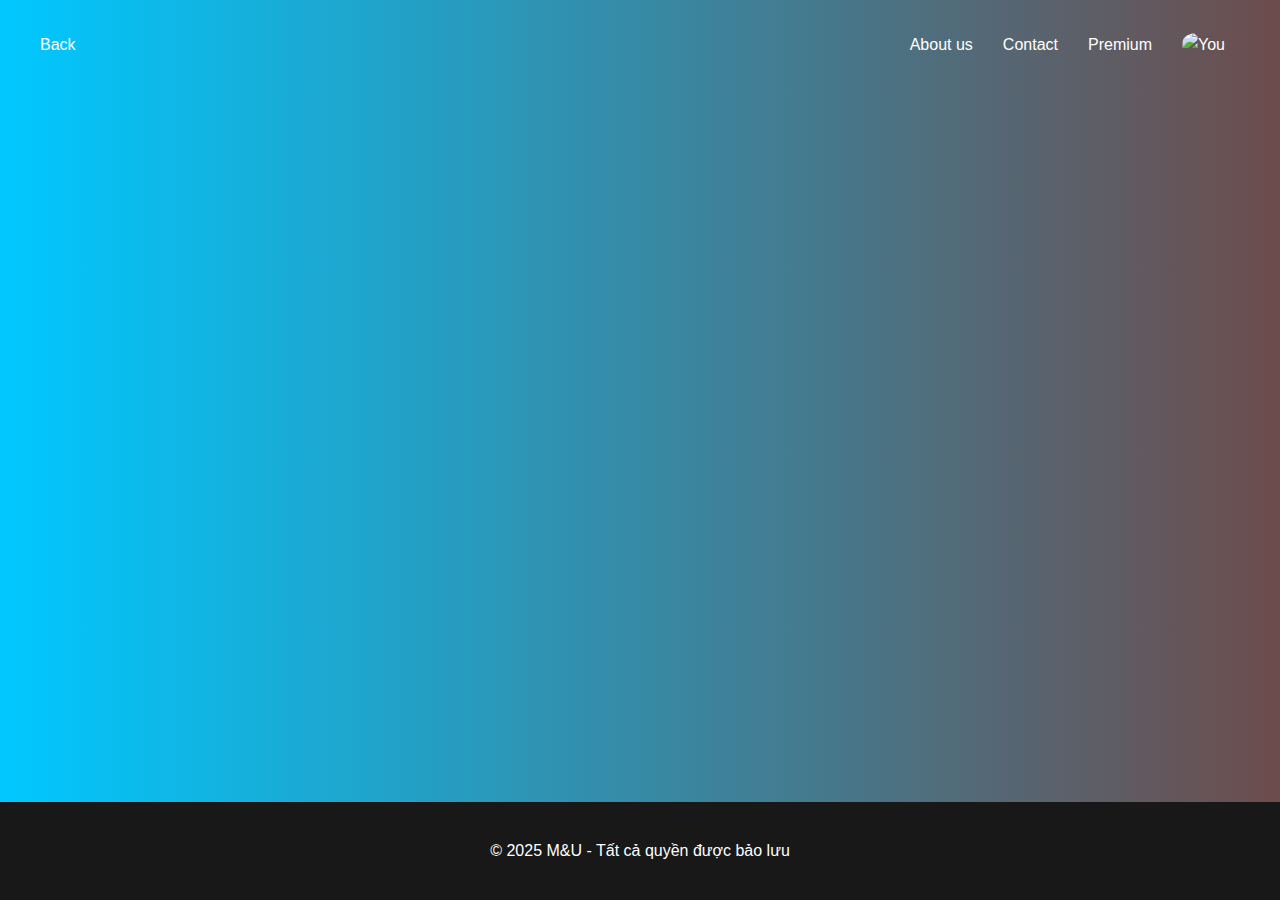
==== albums.html @ 581f10a0 "Add files via upload" ====
<!DOCTYPE html>
<html>
    <head>
        <meta charset="UTF-8">
        <link rel="stylesheet" href="albums.css">
        <title>M&U</title>
    </head>

    <body>
        <header class="header">
           <div class="container">
                <div class="back">
                    <a href="home.html">Back</a>
                </div>
                <nav class="nav">
                    <ul>
                        <li><a href="aboutus.html">About us</a></li>
                        <li><a href="contact.html">Contact</a></li>
                        <li><a href="premium.html">Premium</a></li>
                        <li><div class="icon">
                            <a href="profile.html"><img src="img/anhTam.jpg" alt="You"></a>
                        </div></li>
                    </ul>
                </nav>
           </div>

           <div class="intro"></div>
        </header>

        <main>
            <section>

            </section>
        </main>

        <footer>
            <p>© 2025 M&U - Tất cả quyền được bảo lưu</p>
        </footer>
    </body>
</html>
---- albums.css ----
/*body*/
body{
    font-family: Arial, Helvetica, sans-serif;
    line-height: 1.6;
    margin: 0;
    padding: 0;
    background: linear-gradient(to right, rgb(0, 200, 255), rgb(109, 76, 76));
}

/*header*/
.header {
    color: #fff;
    padding: 1rem 0;
}

.header .container {
    display: flex;
    justify-content: space-between;
    align-items: center;
    max-width: 1200px;
    margin: 0 auto;
    padding: 0 15px;
}

.back a{
    text-decoration: none;
    color: #fff;
}

.back a:hover{
    color: rgb(109, 76, 76);
}

.nav ul {
    list-style: none;
    display: flex;
}

.nav ul li {
    margin: 0 15px;
}

.nav ul li a {
    color: #fff;
    text-decoration: none;
}

.nav ul li a:hover {
    color: rgb(0, 200, 255);
}

.icon img{
    width: 50px; /* Chiều rộng của hình ảnh */
    height: 50px;
    border-radius: 45%;
}



/*footer*/
footer {
    background-color: #181818;
    color: white;
    text-align: center;
    padding: 20px 0;
    position: fixed;
    width: 100%;
    bottom: 0;
}
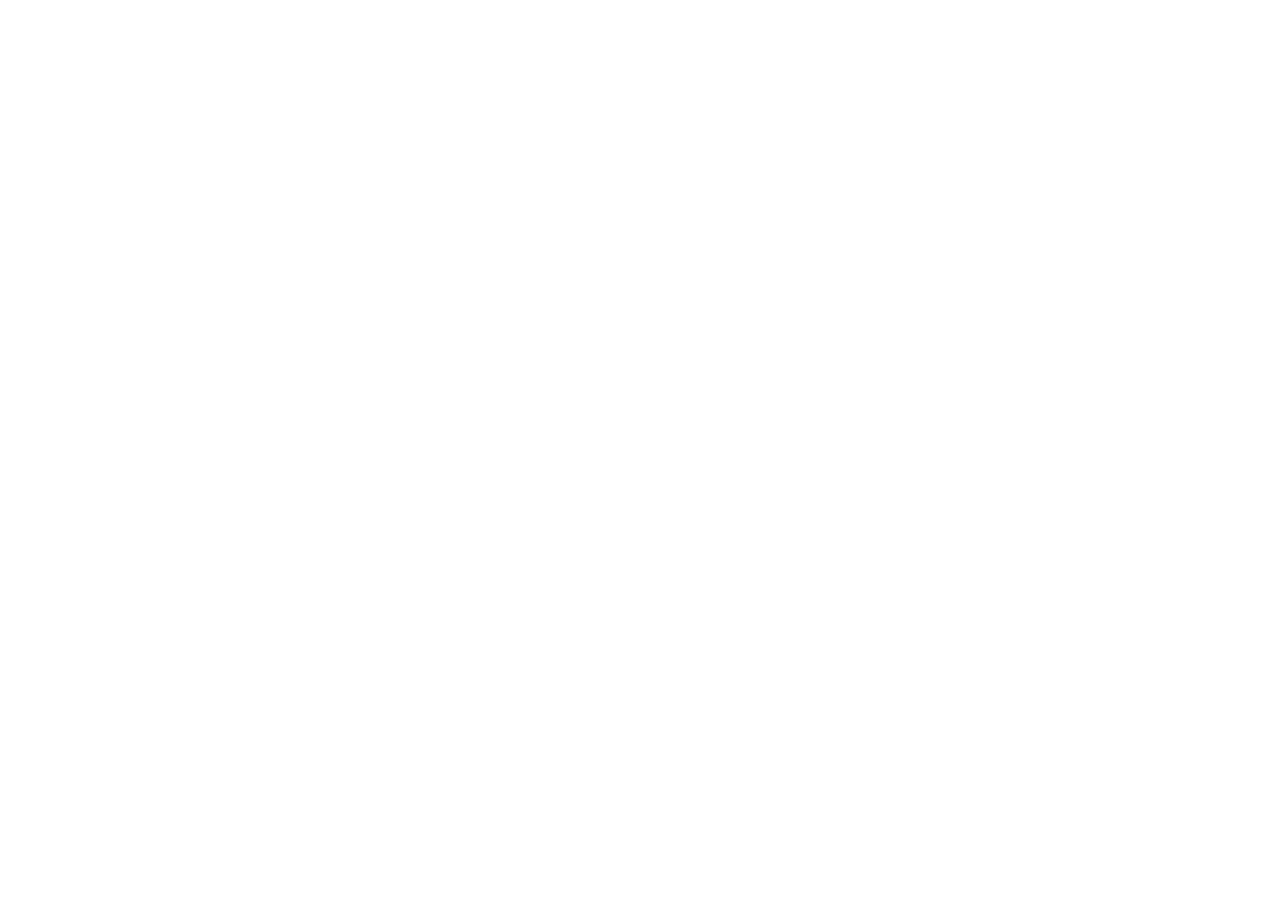
==== commit f0e01ce7: "Add files via upload" ====
--- a/albums.html
+++ b/albums.html
@@ -1,40 +1,17 @@
 <!DOCTYPE html>
 <html>
-    <head>
-        <meta charset="UTF-8">
-        <link rel="stylesheet" href="albums.css">
-        <title>M&U</title>
-    </head>
-
+    <style> body{
+        font-family: Arial, Helvetica, sans-serif;
+        line-height: 1.6;
+        margin: 0;
+        padding: 0;
+        background: linear-gradient(to right, rgb(0, 200, 255), rgb(109, 76, 76));
+                } 
+    </style>
     <body>
-        <header class="header">
-           <div class="container">
-                <div class="back">
-                    <a href="home.html">Back</a>
-                </div>
-                <nav class="nav">
-                    <ul>
-                        <li><a href="aboutus.html">About us</a></li>
-                        <li><a href="contact.html">Contact</a></li>
-                        <li><a href="premium.html">Premium</a></li>
-                        <li><div class="icon">
-                            <a href="profile.html"><img src="img/anhTam.jpg" alt="You"></a>
-                        </div></li>
-                    </ul>
-                </nav>
-           </div>
-
-           <div class="intro"></div>
-        </header>
-
         <main>
             <section>
-
             </section>
         </main>
-
-        <footer>
-            <p>© 2025 M&U - Tất cả quyền được bảo lưu</p>
-        </footer>
     </body>
 </html>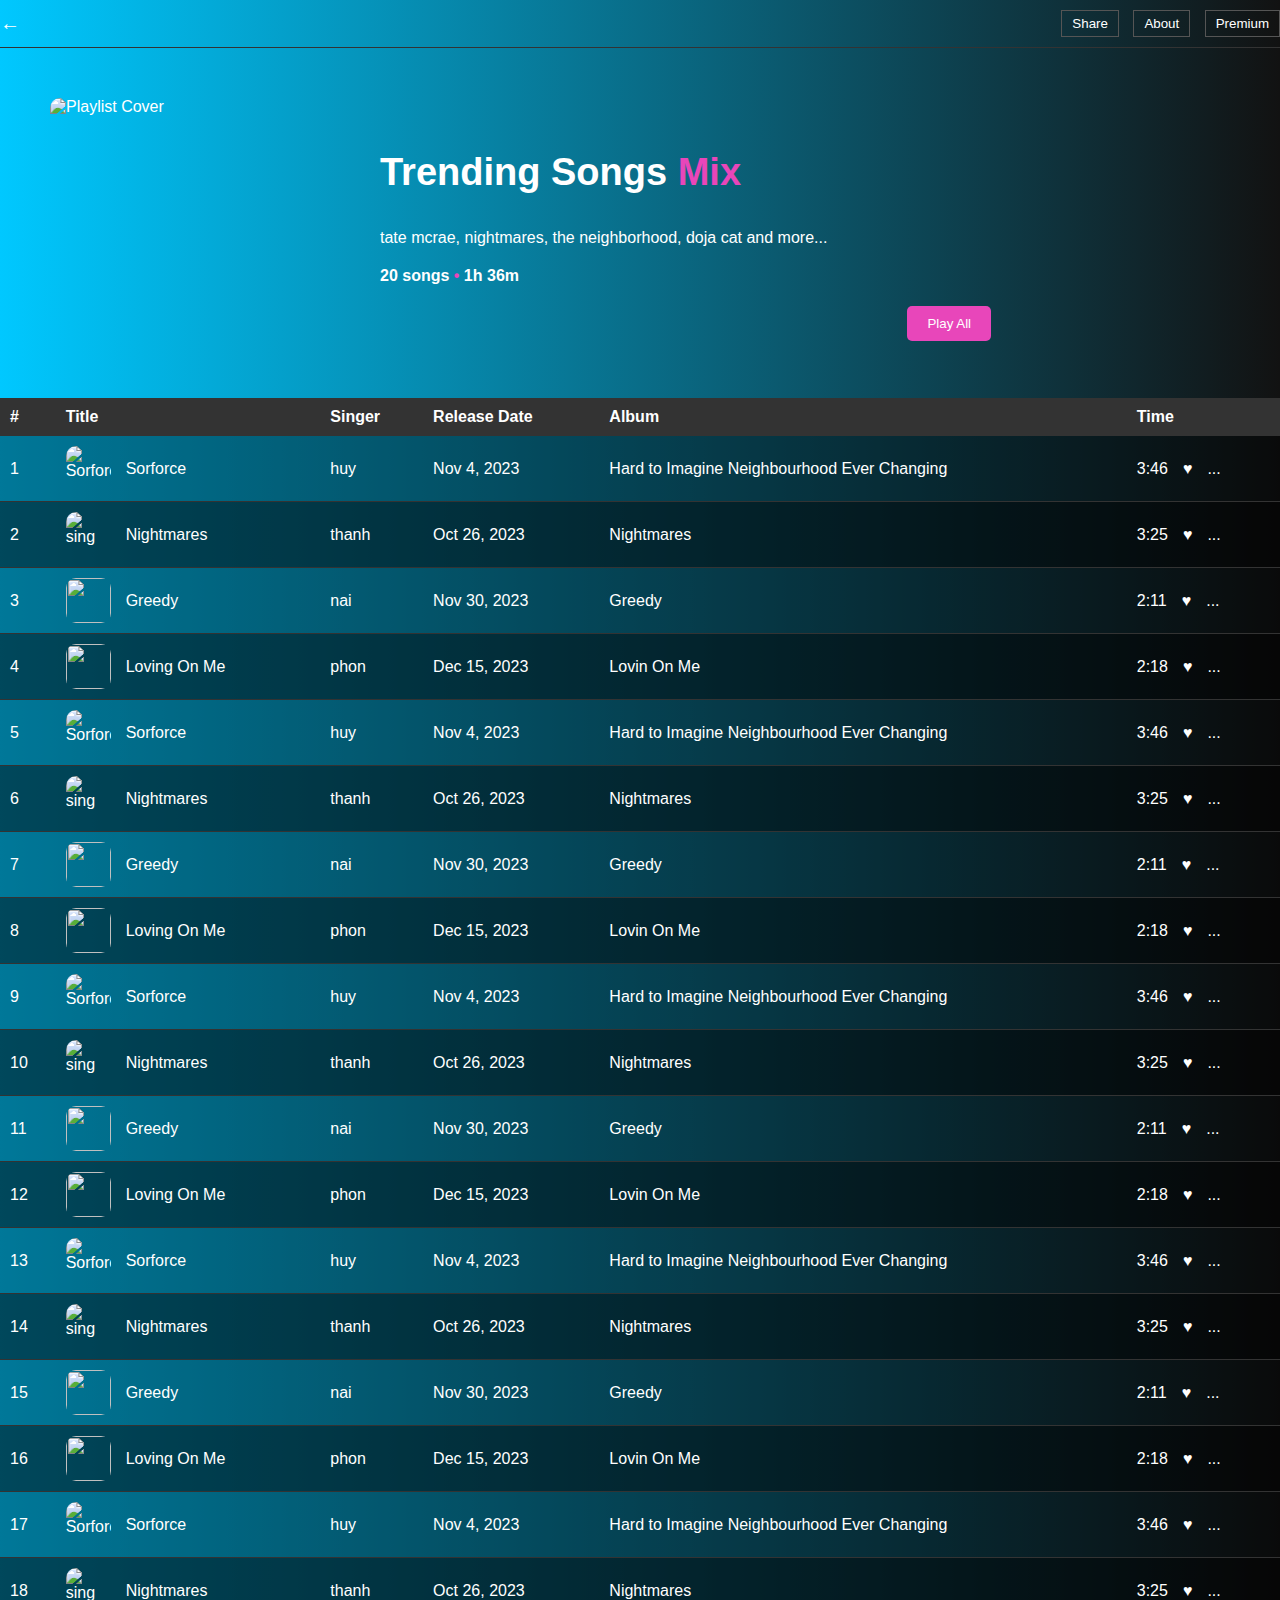
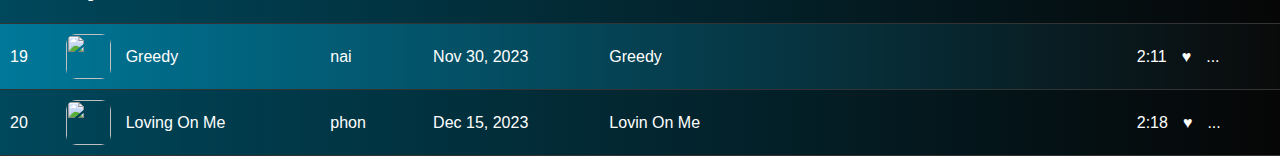
==== commit 4f0e3226: "Add files via upload" ====
--- a/albums.html
+++ b/albums.html
@@ -1,17 +1,211 @@
 <!DOCTYPE html>
-<html>
-    <style> body{
-        font-family: Arial, Helvetica, sans-serif;
-        line-height: 1.6;
-        margin: 0;
-        padding: 0;
-        background: linear-gradient(to right, rgb(0, 200, 255), rgb(109, 76, 76));
-                } 
-    </style>
-    <body>
-        <main>
-            <section>
-            </section>
-        </main>
-    </body>
-</html>+<html lang="en">
+<head>
+    <meta charset="UTF-8">
+    <meta name="viewport" content="width=device-width, initial-scale=1.0">
+    <title>Trending Songs Mix</title>
+    <link rel="stylesheet" href="albums.css">
+</head>
+<body>
+    <div class="container">
+        <!-- Header Section -->
+        <header>
+            <div class="back-button">←</div>
+            <div class="header-right">
+                <button>Share</button>
+                <button>About</button>
+                <button>Premium</button>
+            </div>
+        </header>
+
+        <!-- Playlist Information -->
+        <div class="playlist-info">
+            <img src="img/introducing.jpg" alt="Playlist Cover">
+            <div class="details">
+                <h1>Trending Songs <span class="highlight">Mix</span></h1>
+                <p>tate mcrae, nightmares, the neighborhood, doja cat and more...</p>
+                <p><strong>20 songs <span class="highlight">•</span> 1h 36m</strong></p>
+
+            </div>
+            <div class="playlist-info-right"><button class="play-all">Play All</button></div>
+        </div>
+
+        <!-- Songs Table -->
+        <table>
+            <thead>
+                <tr>
+                    <th>#</th>
+                    <th>Title</th>
+                    <th>Singer</th>
+                    <th>Release Date</th>
+                    <th>Album</th>
+                    <th>Time</th>
+                </tr>
+            </thead>
+            <tbody>
+                <tr>
+                    <td>1</td>
+                    <td><div><img src="img/introducing0.jpg" alt="Sorforce">Sorforce</div></td>
+                    <td>huy</td>
+                    <td>Nov 4, 2023</td>
+                    <td>Hard to Imagine Neighbourhood Ever Changing</td>
+                    <td><div><div>3:46</div><div>♥</div><div>...</div></div></td>                
+                </tr>
+                <tr>
+                    <td>2</td>
+                    <td><div><img src="img/introducing1.jpg" alt="sing">Nightmares</div></td>
+                    <td>thanh</td>
+                    <td>Oct 26, 2023</td>
+                    <td>Nightmares</td>
+                    <td><div><div>3:25</div><div>♥</div><div>...</div></div></td>
+                </tr>
+                <tr>
+                    <td>3</td>
+                    <td><div><img src="img/introducing2.jpg" alt="">Greedy</div></td>
+                    <td>nai</td>
+                    <td>Nov 30, 2023</td>
+                    <td>Greedy</td>
+                    <td><div><div>2:11</div><div>♥</div><div>...</div></div></td>
+                </tr>
+                <tr>
+                    <td>4</td>
+                    <td><div><img src="img/introducing3.jpg" alt="">Loving On Me</div></td>
+                    <td>phon</td>
+                    <td>Dec 15, 2023</td>
+                    <td>Lovin On Me</td>
+                    <td><div><div>2:18</div><div>♥</div><div>...</div></div></td>
+                </tr>
+                <tr>
+                    <td>5</td>
+                    <td><div><img src="img/introducing0.jpg" alt="Sorforce">Sorforce</div></td>
+                    <td>huy</td>
+                    <td>Nov 4, 2023</td>
+                    <td>Hard to Imagine Neighbourhood Ever Changing</td>
+                    <td><div><div>3:46</div><div>♥</div><div>...</div></div></td>                
+                </tr>
+                <tr>
+                    <td>6</td>
+                    <td><div><img src="img/introducing1.jpg" alt="sing">Nightmares</div></td>
+                    <td>thanh</td>
+                    <td>Oct 26, 2023</td>
+                    <td>Nightmares</td>
+                    <td><div><div>3:25</div><div>♥</div><div>...</div></div></td>
+                </tr>
+                <tr>
+                    <td>7</td>
+                    <td><div><img src="img/introducing2.jpg" alt="">Greedy</div></td>
+                    <td>nai</td>
+                    <td>Nov 30, 2023</td>
+                    <td>Greedy</td>
+                    <td><div><div>2:11</div><div>♥</div><div>...</div></div></td>
+                </tr>
+                <tr>
+                    <td>8</td>
+                    <td><div><img src="img/introducing3.jpg" alt="">Loving On Me</div></td>
+                    <td>phon</td>
+                    <td>Dec 15, 2023</td>
+                    <td>Lovin On Me</td>
+                    <td><div><div>2:18</div><div>♥</div><div>...</div></div></td>
+                </tr>
+                <tr>
+                    <td>9</td>
+                    <td><div><img src="img/introducing0.jpg" alt="Sorforce">Sorforce</div></td>
+                    <td>huy</td>
+                    <td>Nov 4, 2023</td>
+                    <td>Hard to Imagine Neighbourhood Ever Changing</td>
+                    <td><div><div>3:46</div><div>♥</div><div>...</div></div></td>                
+                </tr>
+                <tr>
+                    <td>10</td>
+                    <td><div><img src="img/introducing1.jpg" alt="sing">Nightmares</div></td>
+                    <td>thanh</td>
+                    <td>Oct 26, 2023</td>
+                    <td>Nightmares</td>
+                    <td><div><div>3:25</div><div>♥</div><div>...</div></div></td>
+                </tr>
+                <tr>
+                    <td>11</td>
+                    <td><div><img src="img/introducing2.jpg" alt="">Greedy</div></td>
+                    <td>nai</td>
+                    <td>Nov 30, 2023</td>
+                    <td>Greedy</td>
+                    <td><div><div>2:11</div><div>♥</div><div>...</div></div></td>
+                </tr>
+                <tr>
+                    <td>12</td>
+                    <td><div><img src="img/introducing3.jpg" alt="">Loving On Me</div></td>
+                    <td>phon</td>
+                    <td>Dec 15, 2023</td>
+                    <td>Lovin On Me</td>
+                    <td><div><div>2:18</div><div>♥</div><div>...</div></div></td>
+                </tr>
+                <tr>
+                    <td>13</td>
+                    <td><div><img src="img/introducing0.jpg" alt="Sorforce">Sorforce</div></td>
+                    <td>huy</td>
+                    <td>Nov 4, 2023</td>
+                    <td>Hard to Imagine Neighbourhood Ever Changing</td>
+                    <td><div><div>3:46</div><div>♥</div><div>...</div></div></td>                
+                </tr>
+                <tr>
+                    <td>14</td>
+                    <td><div><img src="img/introducing1.jpg" alt="sing">Nightmares</div></td>
+                    <td>thanh</td>
+                    <td>Oct 26, 2023</td>
+                    <td>Nightmares</td>
+                    <td><div><div>3:25</div><div>♥</div><div>...</div></div></td>
+                </tr>
+                <tr>
+                    <td>15</td>
+                    <td><div><img src="img/introducing2.jpg" alt="">Greedy</div></td>
+                    <td>nai</td>
+                    <td>Nov 30, 2023</td>
+                    <td>Greedy</td>
+                    <td><div><div>2:11</div><div>♥</div><div>...</div></div></td>
+                </tr>
+                <tr>
+                    <td>16</td>
+                    <td><div><img src="img/introducing3.jpg" alt="">Loving On Me</div></td>
+                    <td>phon</td>
+                    <td>Dec 15, 2023</td>
+                    <td>Lovin On Me</td>
+                    <td><div><div>2:18</div><div>♥</div><div>...</div></div></td>
+                </tr>
+                <tr>
+                    <td>17</td>
+                    <td><div><img src="img/introducing0.jpg" alt="Sorforce">Sorforce</div></td>
+                    <td>huy</td>
+                    <td>Nov 4, 2023</td>
+                    <td>Hard to Imagine Neighbourhood Ever Changing</td>
+                    <td><div><div>3:46</div><div>♥</div><div>...</div></div></td>                
+                </tr>
+                <tr>
+                    <td>18</td>
+                    <td><div><img src="img/introducing1.jpg" alt="sing">Nightmares</div></td>
+                    <td>thanh</td>
+                    <td>Oct 26, 2023</td>
+                    <td>Nightmares</td>
+                    <td><div><div>3:25</div><div>♥</div><div>...</div></div></td>
+                </tr>
+                <tr>
+                    <td>19</td>
+                    <td><div><img src="img/introducing2.jpg" alt="">Greedy</div></td>
+                    <td>nai</td>
+                    <td>Nov 30, 2023</td>
+                    <td>Greedy</td>
+                    <td><div><div>2:11</div><div>♥</div><div>...</div></div></td>
+                </tr>
+                <tr>
+                    <td>20</td>
+                    <td><div><img src="img/introducing3.jpg" alt="">Loving On Me</div></td>
+                    <td>phon</td>
+                    <td>Dec 15, 2023</td>
+                    <td>Lovin On Me</td>
+                    <td><div><div>2:18</div><div>♥</div><div>...</div></div></td>
+                </tr>                               
+                <!-- them nhac vao day -->
+            </tbody>
+        </table>
+    </div>
+</body>
+</html>
--- a/albums.css
+++ b/albums.css
@@ -0,0 +1,128 @@
+/* albums.css */
+body {
+    font-family: Arial, sans-serif;
+    margin: 0;
+    color: #fff;
+    background: linear-gradient(to right, rgb(0, 200, 255), #121212);
+}
+
+.container {
+    width: 100%;
+    margin: 0 auto;
+    padding: 0px;
+}
+
+/* Header Styling */
+header {
+    display: flex;
+    justify-content: space-between;
+    align-items: center;
+    padding: 10px 0;
+    border-bottom: 1px solid #333;
+}
+
+.back-button {
+    font-size: 20px;
+    cursor: pointer;
+}
+
+.header-right button {
+    background: none;
+    border: 1px solid #555;
+    color: #fff;
+    padding: 5px 10px;
+    margin-left: 10px;
+    cursor: pointer;
+}
+
+/* Playlist Info Section */
+.playlist-info {
+    display: flex;
+    align-items: center;
+    gap: 80px;
+    margin: 0px 0;
+    padding: 50px;
+}
+
+.playlist-info img {
+    width: 250px;
+    height: 250px;
+    border-radius: 10px;
+}
+
+.details {
+    display: flex;
+    flex-direction: column;
+    align-items: last baseline;
+    justify-content: space-between;
+}
+
+.details h1 {
+    font-size: 38px;
+    margin-top: 0px;
+}
+
+.details .highlight {
+    color: #e846ba; 
+}
+
+.details p {
+    font-size: medium;
+    margin: 10px 0;
+}
+
+.play-all {
+    margin-top: 200px;
+    background-color: #e846ba;
+    color: #fff;
+    border: none;
+    padding: 10px 20px;
+    border-radius: 5px;
+    cursor: pointer;
+}
+
+/* Songs Table */
+table {
+    width: 100%;
+    border-collapse: collapse;/*kết hợp 2 đường viền của 2 ô cạnh nhau*/
+    margin-top: 0px;
+    background-color: rgba(0, 0, 0, 0.4);
+}
+
+thead th {
+    background-color: #333;
+    color: #fff;
+    padding: 10px;
+    text-align: left;
+}
+
+tbody tr td div{
+    display: flex;
+    align-items: center;
+    gap: 15px;
+    
+}
+
+tbody tr:nth-child(even) {
+    background-color: rgba(0, 0, 0, 0.4);
+}
+
+tbody tr img{
+    height: 45px;
+    width: 45px;
+    border-radius: 10px;
+}
+
+tbody tr td {
+    padding: 10px;
+    border-bottom: 1px solid #333;
+}
+
+.musicname {
+    text-align: right;
+}
+
+tbody tr td:last-child {
+    text-align: center;
+}
+
